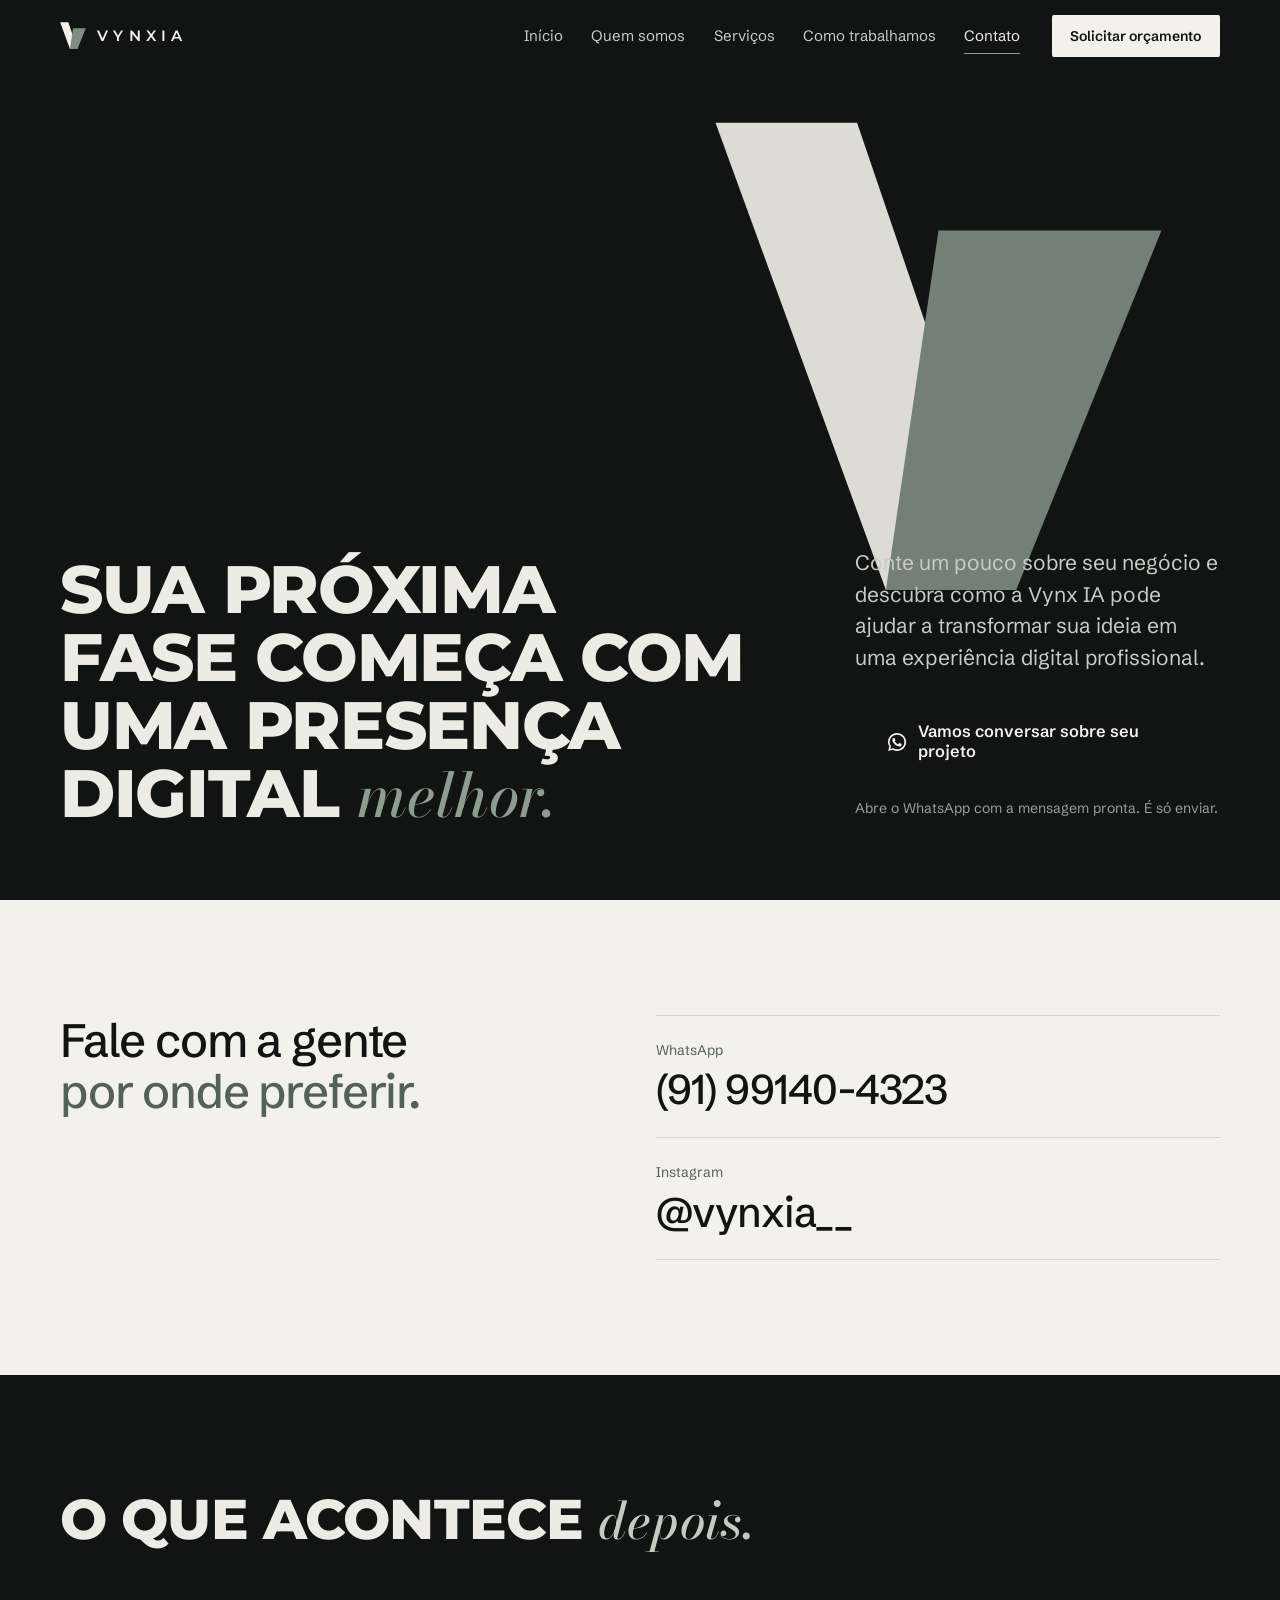
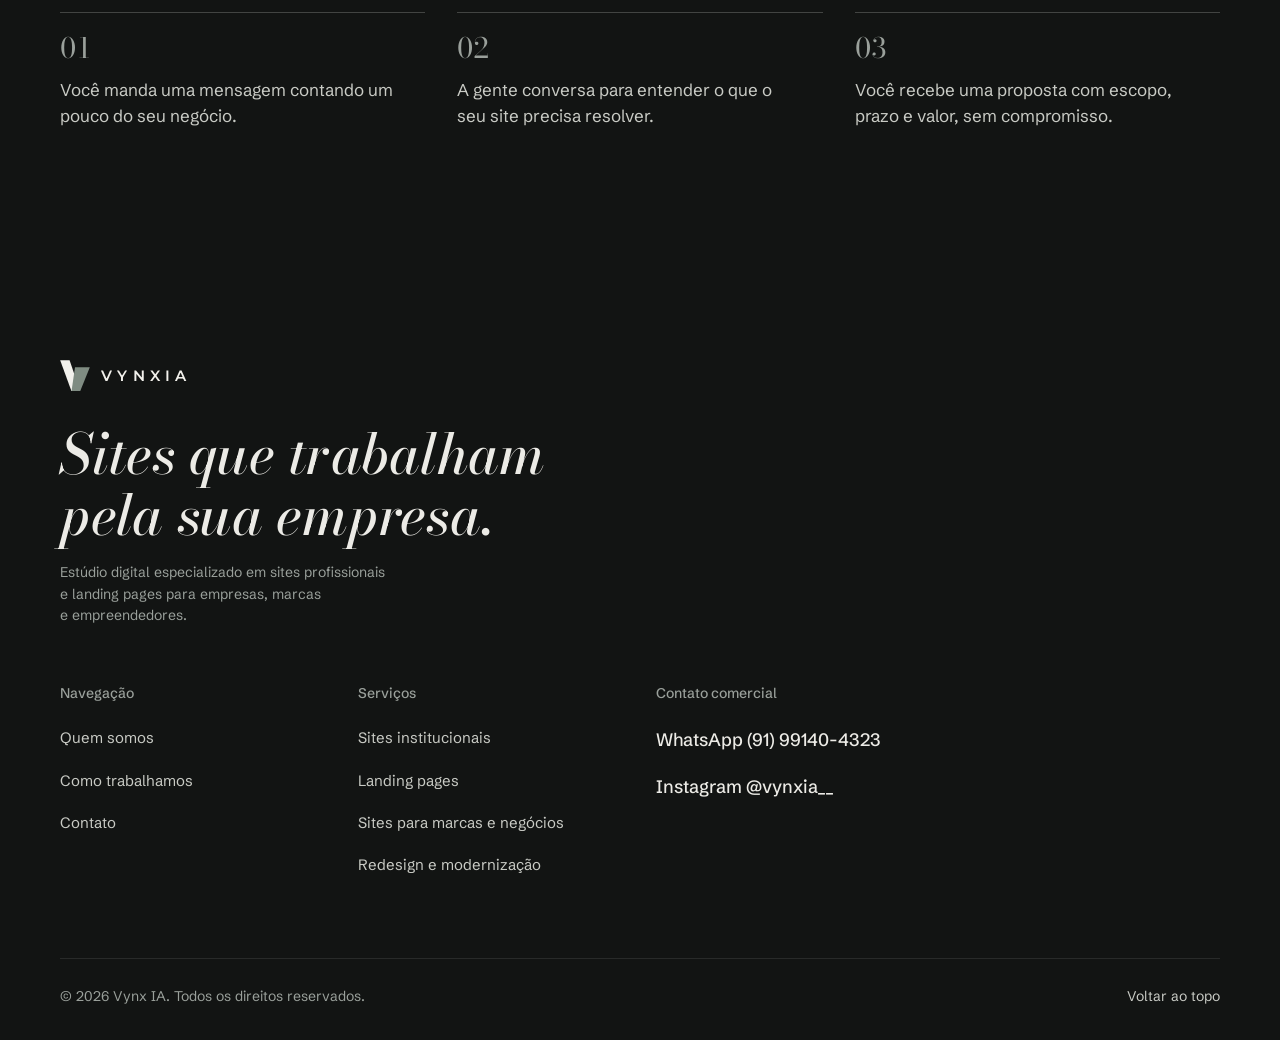
==== vynx-ia-site/contato.html @ dd161c43 "Split the Vynx IA site into five tabbed pages Adds Quem somos, Serviços, Como trabalhamos and Contat" ====
<!doctype html>
<html lang="pt-BR">
<head>
  <meta charset="utf-8">
  <meta name="viewport" content="width=device-width, initial-scale=1, viewport-fit=cover">
  <title>Contato | Vynx IA</title>
  <meta name="description" content="Fale com a Vynx IA pelo WhatsApp (91) 99140-4323 ou pelo Instagram @vynxia__ e peça seu orçamento sem compromisso.">
  <meta name="theme-color" content="#121413">
  <meta name="color-scheme" content="dark">
  <meta name="robots" content="index, follow">

  <!-- Open Graph: ao publicar, troque "og-image.png" pela URL absoluta (https://seudominio/assets/img/og-image.png) -->
  <meta property="og:type" content="website">
  <meta property="og:locale" content="pt_BR">
  <meta property="og:site_name" content="Vynx IA">
  <meta property="og:title" content="Contato | Vynx IA">
  <meta property="og:description" content="Fale com a Vynx IA pelo WhatsApp (91) 99140-4323 ou pelo Instagram @vynxia__ e peça seu orçamento sem compromisso.">
  <meta property="og:image" content="assets/img/og-image.png">
  <meta property="og:image:alt" content="Símbolo da Vynx IA com o slogan Sites que trabalham pela sua empresa.">
  <meta name="twitter:card" content="summary_large_image">

  <link rel="icon" href="assets/img/favicon.svg" type="image/svg+xml">
  <link rel="apple-touch-icon" href="assets/img/apple-touch-icon.png">

  <link rel="preconnect" href="https://fonts.googleapis.com">
  <link rel="preconnect" href="https://fonts.gstatic.com" crossorigin>
  <link rel="stylesheet" href="https://fonts.googleapis.com/css2?family=Bodoni+Moda:ital,opsz,wght@1,24,500&family=Montserrat:wght@800&family=Schibsted+Grotesk:wght@400..600&display=swap">
  <!-- Bodoni reto só para os numerais e Montserrat 600 só para a palavra VYNXIA -->
  <link rel="stylesheet" href="https://fonts.googleapis.com/css2?family=Bodoni+Moda:opsz,wght@6..96,400&family=Montserrat:wght@600&text=012345VYNXIA&display=swap">
  <link rel="stylesheet" href="assets/css/styles.css">

  <script>
    // Ativa as animações apenas quando o JavaScript está disponível
    // e o visitante não pediu movimento reduzido. Sem isso, todo o conteúdo fica visível.
    (function () {
      var d = document.documentElement;
      d.classList.add('js');
      if (!window.matchMedia('(prefers-reduced-motion: reduce)').matches) d.classList.add('motion');
      // Segurança: se as animações não iniciarem, revela o conteúdo.
      setTimeout(function () { if (!d.classList.contains('motion-ready')) d.classList.remove('motion'); }, 2500);
    })();
  </script>

  <script type="application/ld+json">
  {
    "@context": "https://schema.org",
    "@type": "ProfessionalService",
    "name": "Vynx IA",
    "slogan": "Sites que trabalham pela sua empresa.",
    "foundingDate": "2026",
    "description": "Criação de sites institucionais, landing pages, sites para marcas e negócios e redesign de sites.",
    "sameAs": ["https://www.instagram.com/vynxia__/"],
    "knowsAbout": ["Sites institucionais", "Landing pages", "Redesign de sites", "Web design responsivo"]
  }
  </script>
</head>
<body>
  <a class="skip-link" href="#conteudo">Pular para o conteúdo</a>

  <!-- ============ Cabeçalho (igual em todas as abas) ============ -->
  <header class="site-header" data-header>
    <div class="container header-inner">
      <a class="brand" href="index.html" aria-label="Vynx IA, página inicial">
        <svg class="brand-mark" viewBox="0 0 360 378" aria-hidden="true"><path fill="currentColor" d="M2 2h113l127 373H138z"/><path class="brand-mark-b" d="M180 88h178L242 375H138z"/></svg>
        <span class="brand-word">VYNXIA</span>
      </a>

      <nav class="main-nav" aria-label="Navegação principal">
        <ul>
          <li><a href="index.html">Início</a></li>
          <li><a href="quem-somos.html">Quem somos</a></li>
          <li><a href="servicos.html">Serviços</a></li>
          <li><a href="como-trabalhamos.html">Como trabalhamos</a></li>
          <li><a href="contato.html" aria-current="page">Contato</a></li>
        </ul>
      </nav>

      <a class="btn btn--small btn--light header-cta" href="https://wa.me/5591991404323?text=Oi!%20Vim%20pelo%20site%20da%20Vynx%20IA%20e%20quero%20um%20or%C3%A7amento%20de%20site%20ou%20landing%20page." target="_blank" rel="noopener" data-contact="orcamento">Solicitar orçamento</a>

      <button class="menu-toggle" type="button" aria-expanded="false" aria-controls="menu-mobile" data-menu-toggle>
        <span class="visually-hidden" data-menu-label>Abrir menu</span>
        <span class="menu-toggle-lines" aria-hidden="true"><span></span><span></span></span>
      </button>
    </div>
  </header>

  <!-- ============ Menu mobile ============ -->
  <div class="mobile-menu" id="menu-mobile" hidden data-menu>
    <nav aria-label="Menu principal">
      <ul class="mobile-menu-list">
        <li><a href="index.html">Início</a></li>
        <li><a href="quem-somos.html">Quem somos</a></li>
        <li><a href="servicos.html">Serviços</a></li>
        <li><a href="como-trabalhamos.html">Como trabalhamos</a></li>
        <li><a href="contato.html" aria-current="page">Contato</a></li>
      </ul>
    </nav>
    <div class="mobile-menu-foot">
      <a class="btn btn--light btn--block" href="https://wa.me/5591991404323?text=Oi!%20Vim%20pelo%20site%20da%20Vynx%20IA%20e%20quero%20um%20or%C3%A7amento%20de%20site%20ou%20landing%20page." target="_blank" rel="noopener" data-contact="orcamento">Solicitar um orçamento</a>
      <a class="mobile-menu-ig" href="https://www.instagram.com/vynxia__/" target="_blank" rel="noopener">Instagram @vynxia__</a>
    </div>
  </div>
  <main id="conteudo" tabindex="-1" data-page="contato">

    <!-- ============ Topo da aba ============ -->
    <section class="page-hero page-hero--contact" aria-labelledby="page-title">
      <div class="page-scene" aria-hidden="true" data-scene="contato"></div>
      <div class="container page-hero-inner">
        <h1 class="display page-title" id="page-title">Sua próxima fase começa com uma presença digital <span class="serif" data-tail>melhor.</span></h1>
        <div class="page-intro">
          <p class="lead">Conte um pouco sobre seu negócio e descubra como a Vynx&nbsp;IA pode ajudar a transformar sua ideia em uma experiência digital profissional.</p>
          <div class="cta-actions">
          <a class="btn btn--dark btn--large" href="https://wa.me/5591991404323?text=Oi!%20Vim%20pelo%20site%20da%20Vynx%20IA%20e%20quero%20conversar%20sobre%20um%20site%20para%20a%20minha%20empresa." target="_blank" rel="noopener" data-contact="projeto">
            <svg class="btn-icon" viewBox="0 0 24 24" aria-hidden="true"><path d="M12 2.2a9.8 9.8 0 0 0-8.4 14.8L2.3 21.7l4.8-1.3A9.8 9.8 0 1 0 12 2.2zm0 17.8a8 8 0 0 1-4.1-1.1l-.3-.2-2.9.8.8-2.8-.2-.3A8 8 0 1 1 12 20zm4.4-6c-.2-.1-1.4-.7-1.7-.8-.2-.1-.4-.1-.5.1l-.8 1c-.1.2-.3.2-.5.1a6.6 6.6 0 0 1-3.3-2.9c-.2-.4.2-.4.7-1.3.1-.2 0-.3 0-.4l-.8-1.8c-.2-.5-.4-.4-.5-.4h-.5a.9.9 0 0 0-.7.3 2.8 2.8 0 0 0-.9 2.1 4.9 4.9 0 0 0 1 2.6 11.2 11.2 0 0 0 4.3 3.8c1.6.7 2.2.7 3 .6a2.6 2.6 0 0 0 1.7-1.2 2.1 2.1 0 0 0 .2-1.2c-.1-.1-.2-.2-.5-.3z" fill="currentColor"/></svg>
            <span>Vamos conversar sobre seu projeto</span>
          </a>
          <p class="cta-note" data-contact-note>Abre o WhatsApp com a mensagem pronta. É&nbsp;só enviar.</p>
        </div>
        </div>
      </div>
    </section>

    <!-- ============ Canais (papel) ============ -->
    <section class="section on-paper channels" aria-labelledby="ch-title">
      <div class="container channels-grid">
        <h2 class="headline" id="ch-title">Fale com a gente <span class="tone">por onde preferir.</span></h2>
        <ul class="channel-list" role="list">
          <li data-whatsapp-only>
            <span class="channel-name">WhatsApp</span>
            <a class="channel-value" href="https://wa.me/5591991404323?text=Oi!%20Vim%20pelo%20site%20da%20Vynx%20IA%20e%20quero%20conversar%20sobre%20um%20site%20para%20a%20minha%20empresa." target="_blank" rel="noopener" data-contact="projeto"><span data-whatsapp-label>(91) 99140-4323</span></a>
          </li>
          <li>
            <span class="channel-name">Instagram</span>
            <a class="channel-value" href="https://www.instagram.com/vynxia__/" target="_blank" rel="noopener">@vynxia__</a>
          </li>
        </ul>
      </div>
    </section>

    <!-- ============ O que acontece depois ============ -->
    <section class="section after" aria-labelledby="after-title">
      <div class="container">
        <h2 class="display after-title" id="after-title">O que acontece <span class="serif" data-tail>depois.</span></h2>
        <ol class="after-list" role="list">
          <li><span class="step-num" aria-hidden="true">01</span><p>Você manda uma mensagem contando um pouco do seu negócio.</p></li>
          <li><span class="step-num" aria-hidden="true">02</span><p>A gente conversa para entender o que o seu site precisa resolver.</p></li>
          <li><span class="step-num" aria-hidden="true">03</span><p>Você recebe uma proposta com escopo, prazo e valor, sem compromisso.</p></li>
        </ol>
      </div>
    </section>
  </main>

  <!-- ============ Rodapé (igual em todas as abas) ============ -->
  <footer class="site-footer">
    <div class="container footer-grid">
      <div class="footer-brand">
        <a class="brand brand--footer" href="index.html" aria-label="Vynx IA, página inicial">
          <svg class="brand-mark" viewBox="0 0 360 378" aria-hidden="true"><path fill="currentColor" d="M2 2h113l127 373H138z"/><path class="brand-mark-b" d="M180 88h178L242 375H138z"/></svg>
          <span class="brand-word">VYNXIA</span>
        </a>
        <p class="footer-tagline serif">Sites que trabalham pela sua empresa.</p>
        <p class="footer-desc">Estúdio digital especializado em sites profissionais e landing pages para empresas, marcas e empreendedores.</p>
      </div>

      <nav class="footer-col" aria-labelledby="f-nav">
        <h2 class="footer-title" id="f-nav">Navegação</h2>
        <ul>
          <li><a href="quem-somos.html">Quem somos</a></li>
          <li data-projects-link hidden><a href="index.html#projetos">Projetos</a></li>
          <li><a href="como-trabalhamos.html">Como trabalhamos</a></li>
          <li><a href="contato.html">Contato</a></li>
        </ul>
      </nav>

      <nav class="footer-col" aria-labelledby="f-serv">
        <h2 class="footer-title" id="f-serv">Serviços</h2>
        <ul>
          <li><a href="servicos.html#servico-sites-institucionais">Sites institucionais</a></li>
          <li><a href="servicos.html#servico-landing-pages">Landing pages</a></li>
          <li><a href="servicos.html#servico-marcas-negocios">Sites para marcas e negócios</a></li>
          <li><a href="servicos.html#servico-redesign">Redesign e modernização</a></li>
        </ul>
      </nav>

      <div class="footer-col footer-contact">
        <h2 class="footer-title">Contato comercial</h2>
        <ul role="list">
          <li data-whatsapp-only><a href="https://wa.me/5591991404323?text=Oi!%20Vim%20pelo%20site%20da%20Vynx%20IA%20e%20quero%20conversar%20sobre%20um%20site%20para%20a%20minha%20empresa." data-contact="projeto" target="_blank" rel="noopener">WhatsApp <span data-whatsapp-label>(91) 99140-4323</span></a></li>
          <li><a href="https://www.instagram.com/vynxia__/" target="_blank" rel="noopener">Instagram @vynxia__</a></li>
        </ul>
      </div>
    </div>

    <div class="container footer-bottom">
      <p>© <span data-year>2026</span> Vynx&nbsp;IA. Todos os direitos reservados.</p>
      <a href="#conteudo" class="to-top">Voltar ao topo</a>
    </div>
  </footer>

  <script src="assets/js/config.js"></script>
  <script src="assets/js/projects.js"></script>
  <script src="assets/js/main.js" defer></script>
  <script src="assets/vendor/gsap.min.js" defer></script>
  <script src="assets/vendor/ScrollTrigger.min.js" defer></script>
</body>
</html>
---- vynx-ia-site/assets/css/styles.css ----
/* ==========================================================================
   Vynx IA — site oficial
   Base grafite com dois cortes em papel (Posicionamento e Chamada comercial),
   como os quadros claros do vídeo da marca. Sálvia é o único acento.
   Tipografia: Montserrat (voz firme) + Bodoni Moda (só finais de até 3 palavras
   e números) + Schibsted Grotesk (leitura).

   Regras de espaçamento entre letras:
   - texto corrido e botões: 0
   - caixa alta até 1.5rem: +.01em · títulos em caixa alta: -.015em · herói: -.02em
   - títulos em caixa baixa: -.025em · Bodoni: -.005em
   - nada acima de .05em, exceto a palavra VYNXIA (.34em)

   Regras de movimento:
   - hover e toque .12–.2s · mudança de estado .3s · entradas até .6s
   - nada em loop, nada preso ao cursor ou à posição da rolagem
   ========================================================================== */

:root {
  --bg: #121413;
  --line: rgba(236, 235, 230, 0.1);
  --line-strong: rgba(236, 235, 230, 0.22);
  --text: #ecebe6;
  --text-soft: #c9cbc5;
  --muted: #9aa09b;
  --paper: #f2f1ec;
  --sage: #8f9c92;
  --sage-deep: #7f8c82;
  --sage-ink: #4f5c53; /* sálvia legível sobre papel (6.2:1) */

  --f-display: "Montserrat", "Helvetica Neue", Arial, sans-serif;
  --f-serif: "Bodoni Moda", "Didot", "Times New Roman", serif;
  --f-body: "Schibsted Grotesk", system-ui, -apple-system, "Segoe UI", Roboto, sans-serif;

  --fs-small: 0.875rem;
  --fs-body: 1.0625rem;
  --fs-lead: clamp(1.125rem, 1rem + 0.5vw, 1.3125rem);
  --fs-h3: clamp(1.125rem, 0.98rem + 0.6vw, 1.375rem);
  --fs-h2: clamp(2rem, 1.2rem + 3.4vw, 3.5rem);
  --fs-h2-text: clamp(2rem, 1.1rem + 3.4vw, 3.6rem);
  --fs-statement: clamp(2rem, 1rem + 3.4vw, 3.5rem);
  --fs-cta: clamp(2.4rem, 0.8rem + 4.4vw, 4.5rem);

  --space-s: clamp(3.5rem, 6vw, 5rem);
  --space-m: clamp(4rem, 9vw, 8rem);
  --space-l: clamp(5rem, 12vw, 11rem);

  --container: 1240px;
  --gutter: clamp(1rem, 4vw, 2.5rem);
  --header-h: 72px;
  --radius: 2px;

  --ease-out: cubic-bezier(0.2, 0.7, 0.2, 1);
  --t-press: 0.12s;
  --t-hover: 0.18s;
  --t-state: 0.3s;
  --t-enter: 0.6s;
}
@media (min-width: 1600px) {
  :root { --container: 1320px; }
}

/* ---------- Base ---------- */
*,
*::before,
*::after { box-sizing: border-box; }

html {
  -webkit-text-size-adjust: 100%;
  text-size-adjust: 100%;
  scroll-padding-top: calc(var(--header-h) + 8px);
}
@media (prefers-reduced-motion: no-preference) {
  html { scroll-behavior: smooth; }
}

body {
  margin: 0;
  background: var(--bg);
  color: var(--text);
  font-family: var(--f-body);
  font-size: var(--fs-body);
  line-height: 1.55;
  -webkit-font-smoothing: antialiased;
  -moz-osx-font-smoothing: grayscale;
  overflow-x: hidden;
}
body.menu-open { overflow: hidden; }

img, svg { display: block; max-width: 100%; }
a { color: inherit; text-decoration: none; }
h1, h2, h3, p, ol, ul { margin: 0; }
ol, ul { padding: 0; list-style: none; }
p { text-wrap: pretty; }
strong { color: var(--text); font-weight: 600; }

::selection { background: var(--sage); color: var(--bg); }

:focus-visible {
  outline: 2px solid var(--sage);
  outline-offset: 3px;
  border-radius: 2px;
}
main:focus { outline: none; }

.visually-hidden {
  position: absolute !important;
  width: 1px; height: 1px;
  padding: 0; margin: -1px;
  overflow: hidden; clip: rect(0 0 0 0);
  white-space: nowrap; border: 0;
}

.skip-link {
  position: fixed;
  top: calc(12px + env(safe-area-inset-top));
  left: max(12px, env(safe-area-inset-left));
  z-index: 200;
  padding: 0.7rem 1rem;
  background: var(--paper);
  color: var(--bg);
  font-weight: 600;
  border-radius: var(--radius);
  transform: translateY(-200%);
}
.skip-link:focus { transform: none; }

.container {
  width: 100%;
  max-width: var(--container);
  margin-inline: auto;
  padding-left: max(var(--gutter), env(safe-area-inset-left));
  padding-right: max(var(--gutter), env(safe-area-inset-right));
}

.section { padding-block: var(--space-m); }

/* Seções em papel: os componentes herdam as cores pelos tokens */
.on-paper {
  background: var(--paper);
  color: #121413;
  --text: #121413;
  --text-soft: #3a3f3b;
  --muted: #56605a;
  --line: rgba(18, 20, 19, 0.14);
  --line-strong: rgba(18, 20, 19, 0.28);
}
.on-paper ::selection { background: #121413; color: var(--paper); }
.on-paper :focus-visible { outline-color: #121413; }

/* ---------- Títulos ----------
   Cada título tem um tratamento pelo papel que cumpre na página.
   Bodoni só em finais de até 3 palavras: herói, Serviços, Processo, CTA e o slogan do rodapé. */
.display {
  font-family: var(--f-display);
  font-weight: 800;
  text-transform: uppercase;
  font-size: var(--fs-h2);
  line-height: 1.02;
  letter-spacing: -0.015em;
  text-wrap: balance;
}
.serif {
  font-family: var(--f-serif);
  font-style: italic;
  font-weight: 500;
  font-variation-settings: "opsz" 24;
  text-transform: none;
  letter-spacing: -0.005em;
}
.display .serif { font-size: 0.92em; color: var(--text-soft); }
.display .serif[data-tail] { display: inline-block; }
.tone { color: var(--muted); }
.display .tone { display: block; }
.dot { color: var(--sage); }

.headline {
  font-family: var(--f-body);
  font-weight: 500;
  font-size: var(--fs-h2-text);
  line-height: 1.08;
  letter-spacing: -0.025em;
  max-width: 21ch;
  text-wrap: balance;
}

.section-head { max-width: 860px; margin-bottom: clamp(2.5rem, 5vw, 4rem); }
.section-intro { margin-top: 1.25rem; max-width: 48ch; color: var(--text-soft); }

/* ---------- Botões ---------- */
.btn {
  --btn-bg: transparent;
  --btn-fg: var(--text);
  display: inline-flex;
  align-items: center;
  justify-content: center;
  gap: 0.65rem;
  min-height: 52px;
  padding: 0.85rem 1.5rem;
  border: 1px solid transparent;
  border-radius: var(--radius);
  background: var(--btn-bg);
  color: var(--btn-fg);
  font-family: var(--f-body);
  font-size: 0.95rem;
  font-weight: 600;
  line-height: 1.2;
  cursor: pointer;
  transition:
    background-color var(--t-hover) ease-out,
    border-color var(--t-hover) ease-out,
    color var(--t-hover) ease-out,
    transform var(--t-press) ease-out;
  -webkit-tap-highlight-color: transparent;
}
.btn:active { transform: translateY(1px); }

.btn--light { --btn-bg: var(--paper); --btn-fg: #121413; }
.btn--ghost { border-color: var(--line-strong); }
.btn--dark { --btn-bg: #121413; --btn-fg: var(--paper); }
@media (hover: hover) {
  .btn--light:hover { --btn-bg: #dcdfd8; }
  .btn--ghost:hover { --btn-bg: rgba(236, 235, 230, 0.06); border-color: rgba(236, 235, 230, 0.45); }
  .btn--dark:hover { --btn-bg: #2a2e2b; }
}

.btn--small { min-height: 42px; padding: 0.55rem 1.1rem; font-size: 0.875rem; }
.btn--large { min-height: 60px; padding: 1rem 1.9rem; font-size: 1.02rem; }
.btn--block { width: 100%; }
.btn-icon { width: 22px; height: 22px; flex: none; }
@media (max-width: 479px) {
  .btn--large { padding-inline: 1.1rem; gap: 0.55rem; font-size: 1rem; white-space: nowrap; }
  .btn--large .btn-icon { width: 20px; height: 20px; }
}
@media (max-width: 359px) {
  .btn--large { white-space: normal; justify-content: flex-start; text-align: left; padding-inline: 1rem; }
}

/* ---------- Cabeçalho ---------- */
.site-header {
  position: fixed;
  inset: 0 0 auto;
  z-index: 100;
  padding-top: env(safe-area-inset-top);
  border-bottom: 1px solid transparent;
  transition: background-color var(--t-state) var(--ease-out), border-color var(--t-state) var(--ease-out);
}
html:not(.js) .site-header { position: absolute; }
.site-header.is-scrolled,
body.menu-open .site-header {
  background: var(--bg);
  border-bottom-color: rgba(236, 235, 230, 0.1);
}
.header-inner {
  height: var(--header-h);
  display: flex;
  align-items: center;
  gap: 2rem;
}

.brand {
  display: inline-flex;
  align-items: center;
  gap: 0.7rem;
  margin-right: auto;
  color: var(--paper);
}
.site-header .brand { padding-block: 8px; }
.brand-mark { width: 26px; height: auto; }
.brand-mark-b { fill: var(--sage-deep); }
.brand-word {
  font-family: var(--f-display);
  font-weight: 600;
  font-size: 0.95rem;
  letter-spacing: 0.34em;
  margin-right: -0.34em;
}

.main-nav { display: none; }
.main-nav ul { display: flex; gap: clamp(1.25rem, 2.2vw, 2.25rem); }
.main-nav a {
  position: relative;
  display: inline-block;
  padding-block: 0.4rem;
  font-size: 0.9375rem;
  color: var(--text-soft);
  transition: color var(--t-hover) ease-out;
}
.main-nav a::after {
  content: "";
  position: absolute;
  left: 0; right: 0; bottom: 0;
  height: 1px;
  background: currentColor;
  transform: scaleX(0);
}
.main-nav a:hover,
.main-nav a[aria-current="page"] { color: var(--text); }
.main-nav a[aria-current="page"]::after { transform: none; background: var(--sage); }

.header-cta { display: none; }

.menu-toggle {
  display: inline-grid;
  place-items: center;
  width: 46px; height: 46px;
  margin-right: -8px;
  border: 0;
  background: transparent;
  color: var(--text);
  cursor: pointer;
  -webkit-tap-highlight-color: transparent;
}
.menu-toggle-lines { position: relative; width: 24px; height: 10px; }
.menu-toggle-lines span {
  position: absolute;
  left: 0; right: 0;
  height: 0;
  border-top: 1.5px solid currentColor;
  transition: transform var(--t-state) var(--ease-out), top var(--t-state) var(--ease-out);
}
.menu-toggle-lines span:first-child { top: 0; }
.menu-toggle-lines span:last-child { top: 8.5px; }
.menu-toggle[aria-expanded="true"] .menu-toggle-lines span:first-child { top: 4.25px; transform: rotate(45deg); }
.menu-toggle[aria-expanded="true"] .menu-toggle-lines span:last-child { top: 4.25px; transform: rotate(-45deg); }

html:not(.js) .menu-toggle { display: none; }

@media (min-width: 960px) {
  .main-nav { display: block; }
  .header-cta { display: inline-flex; }
  .menu-toggle { display: none; }
}

/* ---------- Menu mobile ---------- */
.mobile-menu {
  position: fixed;
  inset: 0;
  z-index: 90;
  display: flex;
  flex-direction: column;
  justify-content: space-between;
  padding:
    calc(var(--header-h) + env(safe-area-inset-top) + 2rem)
    max(var(--gutter), env(safe-area-inset-right))
    calc(2rem + env(safe-area-inset-bottom))
    max(var(--gutter), env(safe-area-inset-left));
  background: var(--bg);
  overflow-y: auto;
  opacity: 0;
  visibility: hidden;
  transition: opacity 0.25s var(--ease-out), visibility 0s linear 0.25s;
}
.mobile-menu[hidden] { display: none; }
.mobile-menu.is-open { opacity: 1; visibility: visible; transition: opacity 0.25s var(--ease-out); }

.mobile-menu-list li { border-bottom: 1px solid var(--line); }
.mobile-menu-list a {
  display: flex;
  align-items: center;
  justify-content: space-between;
  padding: 1.05rem 0;
  font-family: var(--f-display);
  font-weight: 800;
  text-transform: uppercase;
  font-size: clamp(1.6rem, 7vw, 2rem);
  letter-spacing: 0.01em;
  line-height: 1.1;
}
.mobile-menu-list a[aria-current="page"] { color: var(--sage); }
.mobile-menu-list a[aria-current="page"]::after {
  content: "";
  width: 8px; height: 8px;
  border-radius: 50%;
  background: currentColor;
}
.mobile-menu-foot { display: grid; gap: 1.25rem; margin-top: 2.5rem; }
.mobile-menu-ig { text-align: center; color: var(--muted); font-size: 0.9375rem; padding: 0.4rem; }
@media (max-height: 500px) and (orientation: landscape) {
  .mobile-menu {
    display: grid;
    grid-template-columns: minmax(0, 1fr) minmax(200px, 38%);
    column-gap: 2.5rem;
    align-content: start;
    padding-top: calc(var(--header-h) + env(safe-area-inset-top) + 0.5rem);
  }
  .mobile-menu-list a { padding: 0.5rem 0; font-size: 1.3rem; }
  .mobile-menu-foot { margin-top: 0; align-self: start; }
}

/* ---------- 01 · Hero ---------- */
.hero {
  position: relative;
  display: flex;
  align-items: stretch;
  min-height: 100vh;
  min-height: 100svh;
  padding: calc(var(--header-h) + env(safe-area-inset-top) + 2rem) 0 calc(2rem + env(safe-area-inset-bottom));
  overflow: hidden;
}
.hero-inner { position: relative; z-index: 1; display: flex; }
.hero-copy { display: flex; flex-direction: column; flex: 1; }

.hero-title {
  font-family: var(--f-display);
  font-weight: 800;
  text-transform: uppercase;
  font-size: clamp(2.3rem, 10.4vw, 4.6rem);
  line-height: 1;
  letter-spacing: -0.02em;
}
.hero-title .line { display: block; }
.hero-title .serif { font-size: 0.95em; color: var(--sage); padding-right: 0.08em; }

/* No celular, o texto de apoio e os botões ficam na parte de baixo, ao alcance do polegar */
.hero-sub {
  margin-top: auto;
  padding-top: 2rem;
  max-width: 46ch;
  color: var(--text-soft);
  font-size: clamp(1rem, 1.4vw, 1.12rem);
}
.hero-actions { display: flex; flex-wrap: wrap; gap: 0.85rem; margin-top: 2rem; }
@media (max-width: 479px) {
  .hero-actions .btn { flex: 1 1 100%; }
}

.hero-mark { display: none; }

@media (min-width: 720px) and (max-width: 959px) {
  .hero-copy { justify-content: center; }
  .hero-sub { margin-top: 2.5rem; padding-top: 0; }
}

@media (min-width: 960px) {
  /* A faixa de papel que aparece embaixo indica que a página continua */
  .hero { min-height: calc(100svh - 4rem); }
  .hero-copy { justify-content: center; }
  .hero-title { font-size: clamp(3rem, min(5.4vw, 9.2vh), 5.75rem); }
  .hero-sub { margin-top: 2rem; padding-top: 0; }
  .hero-mark {
    display: block;
    position: absolute;
    z-index: 0;
    right: -8vw;
    bottom: -10vh;
    height: min(84vh, 54vw, 900px);
    width: auto;
    max-width: none;
  }
  .hm-a { fill: var(--paper); }
  .hm-b { fill: var(--sage-deep); }
}
@media (min-width: 960px) and (max-height: 760px) {
  .hero { padding-top: calc(var(--header-h) + 1rem); }
  .hero-sub { margin-top: 1.25rem; }
  .hero-actions { margin-top: 1.5rem; }
}

/* V em 3D: aparece por cima do SVG quando o primeiro quadro fica pronto */
.hero-3d {
  position: absolute;
  inset: 0;
  z-index: 0;
  pointer-events: none;
  opacity: 0;
  transition: opacity 0.9s var(--ease-out);
}
.hero-3d canvas { display: block; width: 100%; height: 100%; }
.hero-3d.is-ready { opacity: 0.38; } /* no celular fica atrás do título: esmaecido para manter a leitura */
.hero-3d.is-lost { display: none; }
@media (min-width: 960px) {
  .hero-3d.is-ready { opacity: 1; }
  .hero.has-3d .hero-mark { opacity: 0; transition: opacity 0.6s var(--ease-out); }
}

/* Entrada do herói sem 3D: o V se monta e "à altura." pousa. Só CSS, não espera o JavaScript. */
@media (prefers-reduced-motion: no-preference) {
  .hero-title .serif { animation: vx-land var(--t-enter) var(--ease-out) 0.25s both; }
  .hero-mark .hm-a { animation: vx-fade 0.5s ease-out 0.1s both; }
  .hero-mark .hm-b { animation: vx-slide 0.7s var(--ease-out) 0.3s both; }
}
@keyframes vx-land { from { opacity: 0; transform: translateY(0.12em); } }
@keyframes vx-fade { from { opacity: 0; } }
@keyframes vx-slide { from { opacity: 0; transform: translate(11px, -40px); } }

/* ---------- 02 · Posicionamento ---------- */
.pos-grid { display: grid; gap: 2.5rem; }
.pos-text { display: grid; gap: 1.25rem; max-width: 48ch; color: var(--text-soft); }
.lead { font-size: var(--fs-lead); line-height: 1.5; }
@media (min-width: 960px) {
  .pos-grid { grid-template-columns: repeat(12, minmax(0, 1fr)); gap: 3.5rem 2rem; }
  .pos-title { grid-column: 1 / -1; }
  .pos-text { grid-column: 7 / 13; }
}

/* ---------- 03 · Serviços ---------- */
.serv-grid { display: grid; gap: 2.5rem; }
.services .section-head { margin-bottom: 0; }
@media (min-width: 960px) {
  .serv-grid { grid-template-columns: repeat(12, minmax(0, 1fr)); column-gap: 2rem; align-items: start; }
  .services .section-head { grid-column: 1 / span 4; position: sticky; top: calc(var(--header-h) + 3rem); }
  .service-list { grid-column: 6 / -1; }
}

.service-list { border-top: 1px solid var(--line); }
.service {
  display: grid;
  grid-template-columns: 2.75rem 1fr auto;
  gap: 0 1rem;
  align-items: start;
  padding: 1.75rem 0;
  border-bottom: 1px solid var(--line);
}
.service-num { grid-column: 1; grid-row: 1; padding-top: 0.1rem; }
.service-body { grid-column: 2; grid-row: 1; }
.service-icon {
  grid-column: 3;
  grid-row: 1;
  width: 32px; height: 32px;
  fill: none;
  stroke: var(--muted);
  stroke-width: 1.5;
  stroke-linecap: round;
  stroke-linejoin: round;
  transition: stroke var(--t-hover) ease-out;
}
.service h3 {
  margin-bottom: 0.6rem;
  font-family: var(--f-display);
  font-weight: 800;
  text-transform: uppercase;
  font-size: var(--fs-h3);
  line-height: 1.15;
  letter-spacing: 0.01em;
}
.service-body p { max-width: 58ch; color: var(--text-soft); }
.service-body .service-fit { margin-top: 0.5rem; font-size: 0.9375rem; color: var(--muted); }
@media (max-width: 959px) {
  .service { grid-template-columns: 2.75rem 1fr; grid-template-rows: auto 1fr; }
  .service-body { grid-row: 1 / span 2; }
  .service-icon { grid-column: 1; grid-row: 2; width: 28px; height: 28px; margin-top: 0.9rem; }
}
@media (min-width: 960px) {
  .service { grid-template-columns: 3.5rem 1fr 2.5rem; gap: 0 1.5rem; padding: 2rem 0; }
}

/* Numerais (Serviços e Processo): Bodoni reto, como o "01 DIAGNÓSTICO" do vídeo */
.service-num,
.step-num {
  font-family: var(--f-serif);
  font-style: normal;
  font-weight: 400;
  font-variation-settings: "opsz" 24;
  font-variant-numeric: lining-nums tabular-nums;
  font-size: 1.5rem;
  line-height: 1;
  color: var(--muted);
  transition: color var(--t-state) var(--ease-out);
}

/* Interação ao passar o cursor: as outras linhas recuam */
@media (hover: hover) and (pointer: fine) {
  .service h3 { transition: opacity 0.25s var(--ease-out); }
  .service-num { transition: color var(--t-state) var(--ease-out), opacity 0.25s var(--ease-out); }
  .service-icon { transition: stroke var(--t-hover) ease-out, opacity 0.25s var(--ease-out); }
  .service-list:hover .service:not(:hover) :is(.service-num, .service-icon, h3) { opacity: 0.45; }
  .service:hover .service-num { color: var(--paper); }
  .service:hover .service-icon { stroke: var(--paper); }
}

/* ---------- 04 · Projetos ---------- */
.proj-head { max-width: none; }

.project-list { display: grid; gap: clamp(3.5rem, 7vw, 6rem); }
@media (min-width: 960px) {
  .project-list { grid-template-columns: repeat(2, minmax(0, 1fr)); column-gap: 2.5rem; }
  .project--feature { grid-column: 1 / -1; }
}

/* Placa lisa na cor da marca do cliente; o aparelho sobe da borda inferior */
.project-media {
  position: relative;
  display: flex;
  justify-content: center;
  align-items: flex-start;
  aspect-ratio: 5 / 4;
  max-width: 100%;
  padding-top: 2rem;
  overflow: hidden;
  background: var(--plate, #1c201e);
}
.browser { display: none; }

@media (min-width: 720px) {
  .project--phone .project-media { aspect-ratio: 1 / 1; padding-top: clamp(2rem, 6vw, 3.5rem); }
  .project--phone .phone { width: min(48%, 280px); }
  .project--feature .project-media { aspect-ratio: 16 / 9; align-items: flex-end; padding: 0 clamp(2rem, 6vw, 5rem); }
  .project--feature .phone { display: none; }
  .project--feature .browser {
    display: block;
    width: 100%;
    max-width: 1000px;
    margin-bottom: -4%;
    overflow: hidden;
    background: #fff;
    border: 1px solid rgba(0, 0, 0, 0.14);
    border-radius: 6px 6px 0 0;
    box-shadow: 0 30px 60px -30px rgba(0, 0, 0, 0.35);
  }
}

.browser-bar {
  display: flex;
  align-items: center;
  justify-content: center;
  height: 28px;
  background: #f4f3ef;
  border-bottom: 1px solid rgba(0, 0, 0, 0.08);
  font-size: 11px;
  color: #6b6e69;
}
.browser-view { aspect-ratio: 16 / 10; overflow: hidden; }

.phone {
  position: relative;
  width: min(54%, 260px);
  margin-inline: auto;
  padding: clamp(6px, 1.6vw, 10px);
  border-radius: 13% / 6.2%;
  background: #0b0c0c;
  box-shadow: inset 0 0 0 1px rgba(255, 255, 255, 0.14), 0 30px 50px -20px rgba(0, 0, 0, 0.55);
}
.phone::before {
  /* ilha dinâmica */
  content: "";
  position: absolute;
  z-index: 2;
  top: 3.4%; left: 50%;
  width: 30%; height: 2.6%;
  transform: translateX(-50%);
  border-radius: 99px;
  background: #0b0c0c;
}
.phone-display { aspect-ratio: 9 / 19.5; overflow: hidden; border-radius: 11% / 5.2%; background: #fff; }
.browser-view img,
.phone-display img { width: 100%; height: 100%; object-fit: cover; object-position: top; }

.project-info { display: grid; gap: 0.5rem; margin-top: 1.25rem; }
.project-meta { font-size: var(--fs-small); color: var(--muted); }
.project-title {
  font-family: var(--f-display);
  font-weight: 800;
  text-transform: uppercase;
  font-size: clamp(1.5rem, 1.1rem + 1.4vw, 2rem);
  line-height: 1.05;
  letter-spacing: -0.005em;
}
.project-summary { max-width: 52ch; color: var(--text-soft); }
.project-link { justify-self: start; margin-top: 0.75rem; }
@media (min-width: 960px) {
  .project--feature .project-info { grid-template-columns: repeat(12, minmax(0, 1fr)); column-gap: 2rem; align-items: baseline; }
  .project--feature .project-meta { grid-column: 1 / span 3; }
  .project--feature .project-title { grid-column: 4 / span 4; }
  .project--feature .project-summary { grid-column: 8 / -1; }
}

/* ---------- 05 · Diferenciais ---------- */
.dif-main { display: grid; gap: 3.5rem; margin-bottom: var(--space-s); }
/* O h3 vem primeiro no HTML (ordem de leitura); na tela, a frase grande aparece antes */
.dif-item { display: flex; flex-direction: column; }
.dif-big {
  order: -1;
  max-width: 16ch;
  font-family: var(--f-display);
  font-weight: 800;
  text-transform: uppercase;
  font-size: var(--fs-statement);
  line-height: 0.98;
  letter-spacing: -0.02em;
}
.dif-item h3 { margin-top: 1.1rem; font-weight: 600; font-size: var(--fs-body); line-height: 1.3; color: var(--text); }
.dif-text { max-width: 44ch; margin-top: 0.3rem; color: var(--text-soft); }

.dif-more { display: grid; gap: 2rem 3rem; }
.dif-more h3 { margin-bottom: 0.4rem; font-weight: 600; font-size: var(--fs-body); line-height: 1.3; }
.dif-more p { max-width: 40ch; color: var(--muted); }
@media (min-width: 720px) {
  .dif-more { grid-template-columns: repeat(2, minmax(0, 1fr)); }
}
@media (min-width: 960px) {
  .dif-main,
  .dif-more { grid-template-columns: repeat(12, minmax(0, 1fr)); column-gap: 2rem; }
  .dif-item { grid-column: 1 / span 9; }
  .dif-item:nth-child(2) { grid-column: 4 / span 9; }
  .dif-more li:nth-child(odd) { grid-column: 5 / span 4; }
  .dif-more li:nth-child(even) { grid-column: 9 / span 4; }
}

/* ---------- 06 · Processo ---------- */
.process-head { margin-bottom: clamp(2.5rem, 5vw, 4rem); }
.steps-wrap { position: relative; }
.steps-rail { display: none; }
.steps { display: grid; gap: 1.75rem; }
.step { display: grid; grid-template-columns: 2.75rem 1fr; gap: 0 1rem; align-content: start; }
.step-num { padding-top: 0.1rem; }
.step.is-active .step-num { color: var(--paper); }
.step h3 {
  font-family: var(--f-display);
  font-weight: 800;
  text-transform: uppercase;
  font-size: var(--fs-h3);
  line-height: 1.15;
  letter-spacing: 0.01em;
}
.step p { max-width: 36ch; margin-top: 0.4rem; color: var(--text-soft); }
@media (min-width: 960px) {
  .steps-rail {
    display: block;
    position: absolute;
    top: 0; left: 0; right: 0;
    height: 1px;
    background: var(--line-strong);
  }
  .steps-rail span { position: absolute; inset: 0; background: var(--sage); transform-origin: left center; }
  .steps { grid-template-columns: repeat(4, minmax(min-content, 1fr)); gap: 2rem; padding-top: 1.75rem; }
  .step { grid-template-columns: none; gap: 0.9rem; }
  .step-num { font-size: 1.75rem; }
}

/* ---------- 07 · Chamada comercial ---------- */
.cta { padding-block: var(--space-l); }
/* V em 3D que se remonta na chamada final (só no computador, na coluna livre à esquerda) */
.cta-3d { display: none; }
@media (min-width: 960px) {
  .cta-body { display: grid; grid-template-columns: repeat(2, minmax(0, 1fr)); column-gap: 2rem; align-items: start; }
  .cta-3d {
    display: block;
    align-self: stretch;
    min-height: 340px;
    margin-top: 1.5rem;
    pointer-events: none;
    opacity: 0;
    transition: opacity 0.9s var(--ease-out);
  }
  .cta-3d.is-ready { opacity: 1; }
  .cta-3d.is-lost { opacity: 0; }
  .cta-3d canvas { display: block; width: 100%; height: 100%; }
  .cta-copy { grid-column: 2; }
}
.cta-title { font-size: var(--fs-cta); line-height: 1.04; }
.cta-title .serif { font-size: 0.95em; color: var(--sage-ink); }
.cta-text { max-width: 46ch; margin-top: 2rem; color: var(--text-soft); font-size: clamp(1.02rem, 1.5vw, 1.18rem); }
.cta-actions { display: flex; flex-wrap: wrap; align-items: center; gap: 1.25rem 2rem; margin-top: 2.5rem; }
.cta-note { font-size: var(--fs-small); color: var(--muted); }

@media (max-width: 479px) {
  .cta-actions .btn { width: 100%; }
}

/* ---------- 08 · Rodapé ---------- */
.site-footer { padding: var(--space-m) 0 calc(2rem + env(safe-area-inset-bottom)); }
.footer-grid { display: grid; grid-template-columns: 1fr 1fr; gap: 2.5rem 1.5rem; }
.footer-brand,
.footer-contact { grid-column: 1 / -1; }
.brand--footer .brand-mark { width: 30px; }
.footer-tagline {
  max-width: 18ch;
  margin-top: 1.5rem;
  font-size: clamp(1.8rem, 1rem + 3.4vw, 3.5rem);
  line-height: 1.1;
  color: var(--text);
  text-wrap: balance;
}
.footer-desc { max-width: 40ch; margin-top: 1rem; font-size: var(--fs-small); color: var(--muted); }
.footer-title { margin-bottom: 0.75rem; font-family: var(--f-body); font-size: var(--fs-small); font-weight: 500; color: var(--muted); }
.footer-col ul { display: grid; gap: 0; }
.footer-col a {
  display: inline-block;
  padding: 0.6rem 0;
  font-size: 0.9375rem;
  color: var(--text-soft);
  transition: color var(--t-hover) ease-out;
}
.footer-col a:hover { color: var(--paper); }
.footer-contact a { font-size: 1.125rem; font-weight: 500; color: var(--text); }
@media (min-width: 960px) {
  .footer-grid { grid-template-columns: repeat(12, minmax(0, 1fr)); gap: 3.5rem 2rem; }
  .footer-brand { grid-column: 1 / span 8; }
  .footer-col { grid-column: span 3; }
  .footer-col:nth-of-type(1) { grid-column: 1 / span 3; }
  .footer-contact { grid-column: span 4; }
}

.footer-bottom {
  position: relative;
  display: flex;
  flex-wrap: wrap;
  justify-content: space-between;
  gap: 1rem;
  margin-top: clamp(3rem, 6vw, 4.5rem);
  padding-top: 1.75rem;
  font-size: var(--fs-small);
  color: var(--muted);
}
.footer-bottom::before {
  content: "";
  position: absolute;
  top: 0;
  left: max(var(--gutter), env(safe-area-inset-left));
  right: max(var(--gutter), env(safe-area-inset-right));
  height: 1px;
  background: var(--line);
}
.to-top { display: inline-block; padding-block: 0.75rem; margin-block: -0.75rem; color: var(--text-soft); transition: color var(--t-hover) ease-out; }
.to-top:hover { color: var(--paper); }

/* ==========================================================================
   Abas (Quem somos, Serviços, Como trabalhamos, Contato)
   ========================================================================== */

/* Link de texto com seta: leva para a aba que aprofunda o assunto */
.text-link {
  display: inline-flex;
  align-items: center;
  gap: 0.6rem;
  justify-self: start;
  align-self: flex-start;
  margin-top: 0.5rem;
  padding-block: 0.5rem;
  font-weight: 600;
  color: var(--text);
  border-bottom: 1px solid var(--line-strong);
  transition: border-color var(--t-hover) ease-out, gap var(--t-hover) ease-out;
}
.text-link::after {
  content: "";
  width: 14px; height: 10px;
  background: currentColor;
  -webkit-mask: url("data:image/svg+xml,%3Csvg xmlns='http://www.w3.org/2000/svg' viewBox='0 0 14 10'%3E%3Cpath d='M0 4.25h11.2L8 1.06 9.06 0l5 5-5 5L8 8.94l3.2-3.19H0z'/%3E%3C/svg%3E") center / contain no-repeat;
  mask: url("data:image/svg+xml,%3Csvg xmlns='http://www.w3.org/2000/svg' viewBox='0 0 14 10'%3E%3Cpath d='M0 4.25h11.2L8 1.06 9.06 0l5 5-5 5L8 8.94l3.2-3.19H0z'/%3E%3C/svg%3E") center / contain no-repeat;
}
@media (hover: hover) {
  .text-link:hover { gap: 0.9rem; border-color: currentColor; }
}
.section-head .text-link { margin-top: 1.5rem; }

/* ---------- Topo de cada aba ----------
   O título fica embaixo (ao alcance do polegar no celular) e a cena 3D ocupa o alto da tela.
   Sem 3D, o símbolo da marca em SVG ocupa o mesmo lugar. */
.page-hero {
  position: relative;
  display: flex;
  align-items: flex-end;
  min-height: 92vh;
  min-height: 92svh;
  padding: calc(var(--header-h) + env(safe-area-inset-top) + 2rem) 0 clamp(2.5rem, 7vw, 4.5rem);
  overflow: hidden;
  isolation: isolate;
}
.page-hero-inner { position: relative; z-index: 1; }
.page-title {
  max-width: 11ch;
  font-size: clamp(2.6rem, 12vw, 7rem);
  line-height: 0.96;
  letter-spacing: -0.02em;
}
.page-title .serif { color: var(--sage); }
.page-intro { display: grid; gap: 1.5rem; max-width: 44ch; margin-top: 1.75rem; color: var(--text-soft); }
.page-intro .cta-actions { margin-top: 0.5rem; }

.page-scene {
  position: absolute;
  inset: 0 0 38%;
  z-index: 0;
  pointer-events: none;
}
/* Símbolo em SVG (sem 3D, ou enquanto o 3D carrega) */
.page-scene::before {
  content: "";
  position: absolute;
  inset: calc(var(--header-h) + 1.5rem) 0 0;
  background: url("../img/logo-vynxia.svg") center / contain no-repeat;
  opacity: 0.18;
  transition: opacity 0.6s var(--ease-out);
}
.page-scene canvas {
  position: absolute;
  inset: 0;
  display: block;
  width: 100%; height: 100%;
  opacity: 0;
  transition: opacity 1s var(--ease-out);
}
.page-scene.is-ready canvas { opacity: 1; }
.page-scene.is-ready::before { opacity: 0; }

@media (min-width: 720px) and (max-width: 959px) {
  .page-scene { inset: 0 0 34% 30%; }
}
@media (min-width: 960px) {
  .page-hero { min-height: min(100svh, 1000px); }
  .page-hero-inner {
    display: grid;
    grid-template-columns: repeat(12, minmax(0, 1fr));
    column-gap: 2rem;
    align-items: end;
  }
  .page-title { grid-column: 1 / span 8; font-size: clamp(4rem, min(7.4vw, 12vh), 8rem); }
  .page-intro { grid-column: 9 / -1; margin: 0 0 0.5rem; }
  .page-scene { inset: 0 0 0 34%; }
  .page-scene::before { inset: calc(var(--header-h) + 3rem) 6vw 34vh 22%; background-position: 70% 0; opacity: 0.9; }
  .page-scene.is-ready::before { opacity: 0; }
}

/* Contato: o título é a frase da chamada comercial, mais longa */
.page-hero--contact .page-title { max-width: 15ch; font-size: clamp(2.3rem, 9.2vw, 5rem); line-height: 1.02; }
@media (min-width: 960px) {
  .page-hero--contact .page-title { font-size: clamp(3.2rem, min(5.2vw, 9vh), 5.75rem); }
}

/* ---------- Quem somos ---------- */
.why-grid { display: grid; gap: 2.5rem; }
.why-text { display: grid; gap: 1.25rem; max-width: 48ch; color: var(--text-soft); }
@media (min-width: 960px) {
  .why-grid { grid-template-columns: repeat(12, minmax(0, 1fr)); gap: 3.5rem 2rem; }
  .why-grid .headline { grid-column: 1 / -1; }
  .why-text { grid-column: 7 / 13; }
}

.audience-grid { display: grid; gap: 2.5rem; }
.audience-list { border-top: 1px solid var(--line); counter-reset: aud; }
.audience-list li {
  display: grid;
  grid-template-columns: 2.75rem 1fr;
  align-items: baseline;
  padding: 1.25rem 0;
  border-bottom: 1px solid var(--line);
  font-size: var(--fs-lead);
  line-height: 1.35;
  counter-increment: aud;
}
.audience-list li::before {
  content: counter(aud, decimal-leading-zero);
  font-family: var(--f-serif);
  font-variation-settings: "opsz" 24;
  font-variant-numeric: lining-nums tabular-nums;
  font-size: 1.25rem;
  color: var(--muted);
}
@media (min-width: 960px) {
  .audience-grid { grid-template-columns: repeat(12, minmax(0, 1fr)); column-gap: 2rem; align-items: start; }
  .audience-title { grid-column: 1 / span 5; position: sticky; top: calc(var(--header-h) + 3rem); }
  .audience-list { grid-column: 6 / -1; }
  .audience-list li { padding: 1.6rem 0; grid-template-columns: 3.5rem 1fr; }
}

/* ---------- Serviços ---------- */
.svc-section { padding-top: var(--space-s); }
.svc-list-wrap { display: grid; }
.svc {
  display: grid;
  gap: 1.5rem;
  padding: clamp(2.5rem, 6vw, 4.5rem) 0;
  border-top: 1px solid var(--line);
}
.svc:last-child { border-bottom: 1px solid var(--line); }
.svc-head { display: grid; grid-template-columns: 2.75rem 1fr; gap: 0 1rem; align-items: baseline; }
.svc-title {
  font-family: var(--f-display);
  font-weight: 800;
  text-transform: uppercase;
  font-size: clamp(1.6rem, 1rem + 2.6vw, 3rem);
  line-height: 1;
  letter-spacing: -0.015em;
  text-wrap: balance;
}
.svc-body { display: grid; gap: 1rem; }
.svc-desc { max-width: 52ch; font-size: var(--fs-lead); line-height: 1.5; color: var(--text); }
.svc-fit { max-width: 52ch; color: var(--muted); }
.svc-sub { margin-top: 1rem; font-size: var(--fs-small); font-weight: 500; color: var(--muted); }
.svc-list { display: grid; gap: 0; border-top: 1px solid var(--line); }
.svc-list li {
  display: grid;
  grid-template-columns: 1.5rem 1fr;
  align-items: baseline;
  padding: 0.8rem 0;
  border-bottom: 1px solid var(--line);
  color: var(--text-soft);
}
.svc-list li::before {
  content: "";
  width: 10px; height: 1.5px;
  background: var(--sage);
  transform: translateY(-0.3em);
}
@media (min-width: 720px) {
  .svc-list { grid-template-columns: repeat(2, minmax(0, 1fr)); column-gap: 2rem; }
}
@media (min-width: 960px) {
  .svc { grid-template-columns: repeat(12, minmax(0, 1fr)); column-gap: 2rem; align-items: start; }
  .svc-head { grid-column: 1 / span 5; grid-template-columns: 3.5rem 1fr; position: sticky; top: calc(var(--header-h) + 2.5rem); }
  .svc-body { grid-column: 7 / -1; }
}

.choose-grid { display: grid; gap: 2rem; align-items: end; }
@media (min-width: 960px) {
  .choose-grid { grid-template-columns: minmax(0, 1fr) auto; column-gap: 4rem; }
}
@media (max-width: 479px) {
  .choose-actions .btn { width: 100%; }
}

/* ---------- Como trabalhamos ---------- */
.process--teaser .process-head--split {
  display: flex;
  flex-wrap: wrap;
  align-items: flex-end;
  justify-content: space-between;
  gap: 1.5rem 3rem;
}
.process-head--split .text-link { margin-top: 0; }
.steps--compact { grid-template-columns: repeat(2, minmax(0, 1fr)); gap: 2rem 1rem; }
.steps--compact .step { grid-template-columns: none; gap: 0.9rem; padding-top: 1.25rem; border-top: 1px solid var(--line-strong); }
@media (min-width: 960px) {
  .steps--compact { grid-template-columns: repeat(4, minmax(0, 1fr)); gap: 2rem; padding-top: 0; }
}

.step .step-more { margin-top: 0.75rem; font-size: 0.9375rem; color: var(--muted); }
.page-hero + .process { padding-top: var(--space-s); }

.faq-grid { display: grid; gap: 2.5rem; }
.faq-list { border-top: 1px solid var(--line); }
.faq-item { border-bottom: 1px solid var(--line); }
.faq-item summary {
  position: relative;
  display: block;
  padding: 1.35rem 2.5rem 1.35rem 0;
  font-weight: 600;
  font-size: var(--fs-h3);
  line-height: 1.3;
  cursor: pointer;
  list-style: none;
  -webkit-tap-highlight-color: transparent;
}
.faq-item summary::-webkit-details-marker { display: none; }
.faq-item summary::before,
.faq-item summary::after {
  content: "";
  position: absolute;
  right: 0.25rem;
  top: 50%;
  width: 16px;
  height: 1.5px;
  background: currentColor;
  transition: transform var(--t-state) var(--ease-out);
}
.faq-item summary::after { transform: rotate(90deg); }
.faq-item[open] summary::after { transform: rotate(0deg); }
.faq-item p { max-width: 56ch; padding: 0 2.5rem 1.5rem 0; color: var(--text-soft); }
@media (min-width: 960px) {
  .faq-grid { grid-template-columns: repeat(12, minmax(0, 1fr)); column-gap: 2rem; align-items: start; }
  .faq-grid .headline { grid-column: 1 / span 5; font-size: clamp(2rem, 1rem + 2.4vw, 3rem); }
  .faq-list { grid-column: 7 / -1; }
}

/* ---------- Contato ---------- */
.channels-grid { display: grid; gap: 2.5rem; }
.channel-list { border-top: 1px solid var(--line); }
.channel-list li { display: grid; gap: 0.35rem; padding: 1.5rem 0; border-bottom: 1px solid var(--line); }
.channel-name { font-size: var(--fs-small); color: var(--muted); }
.channel-value {
  justify-self: start;
  font-weight: 500;
  font-size: clamp(1.6rem, 1rem + 2.6vw, 2.6rem);
  line-height: 1.1;
  letter-spacing: -0.025em;
  transition: color var(--t-hover) ease-out;
}
@media (hover: hover) {
  .channel-value:hover { color: var(--sage-ink); }
}
@media (min-width: 960px) {
  .channels-grid { grid-template-columns: repeat(12, minmax(0, 1fr)); column-gap: 2rem; align-items: start; }
  .channels-grid .headline { grid-column: 1 / span 5; font-size: clamp(2rem, 1rem + 2.4vw, 3rem); }
  .channel-list { grid-column: 7 / -1; }
}

.after-title { margin-bottom: clamp(2.5rem, 5vw, 4rem); }
.after-list { display: grid; gap: 1.75rem; }
.after-list li { display: grid; grid-template-columns: 2.75rem 1fr; gap: 0 1rem; padding-top: 1.25rem; border-top: 1px solid var(--line-strong); }
.after-list p { max-width: 34ch; color: var(--text-soft); }
@media (min-width: 960px) {
  .after-list { grid-template-columns: repeat(3, minmax(0, 1fr)); gap: 2rem; }
  .after-list li { grid-template-columns: none; gap: 0.9rem; }
  .after-list .step-num { font-size: 1.75rem; }
}

/* ---------- Próxima aba ---------- */
.next-tab { border-top: 1px solid var(--line); }
.next-tab-link {
  display: grid;
  gap: 0.75rem;
  padding: var(--space-s) 0;
}
.next-tab-hint { font-size: var(--fs-small); color: var(--muted); }
.next-tab-label {
  display: block;
  font-family: var(--f-display);
  font-weight: 800;
  text-transform: uppercase;
  font-size: clamp(2.2rem, 1rem + 6vw, 6rem);
  line-height: 1;
  letter-spacing: -0.02em;
}
.next-tab-label::after {
  content: "";
  display: inline-block;
  vertical-align: 0.12em;
  margin-left: 0.3em;
  width: 0.6em; height: 0.44em;
  background: var(--sage);
  -webkit-mask: url("data:image/svg+xml,%3Csvg xmlns='http://www.w3.org/2000/svg' viewBox='0 0 14 10'%3E%3Cpath d='M0 4.25h11.2L8 1.06 9.06 0l5 5-5 5L8 8.94l3.2-3.19H0z'/%3E%3C/svg%3E") center / contain no-repeat;
  mask: url("data:image/svg+xml,%3Csvg xmlns='http://www.w3.org/2000/svg' viewBox='0 0 14 10'%3E%3Cpath d='M0 4.25h11.2L8 1.06 9.06 0l5 5-5 5L8 8.94l3.2-3.19H0z'/%3E%3C/svg%3E") center / contain no-repeat;
  transition: transform var(--t-state) var(--ease-out);
}
@media (hover: hover) {
  .next-tab-link:hover .next-tab-label::after { transform: translateX(0.25em); }
}

/* ---------- Troca de aba ----------
   Navegadores com View Transitions fazem um cruzamento suave entre as páginas;
   o cabeçalho fica parado. Nos outros, a troca é instantânea como sempre. */
@media (prefers-reduced-motion: no-preference) {
  @view-transition { navigation: auto; }
  .site-header { view-transition-name: site-header; }
  ::view-transition-old(root) { animation: vx-page-out 0.22s ease-in both; }
  ::view-transition-new(root) { animation: vx-page-in 0.45s var(--ease-out) both; }
}
@keyframes vx-page-out { to { opacity: 0; } }
@keyframes vx-page-in { from { opacity: 0; transform: translateY(14px); } }

/* ---------- Estados iniciais das animações (somente com JS + movimento permitido) ---------- */
.motion [data-tail] { opacity: 0; }
.motion [data-step] { opacity: 0.6; transition: opacity var(--t-state) var(--ease-out); }
.motion [data-step].is-active { opacity: 1; }

/* ---------- Movimento reduzido ---------- */
@media (prefers-reduced-motion: reduce) {
  *, *::before, *::after {
    animation-duration: 0.01ms !important;
    animation-iteration-count: 1 !important;
    transition-duration: 0.01ms !important;
    transition-delay: 0s !important;
  }
}
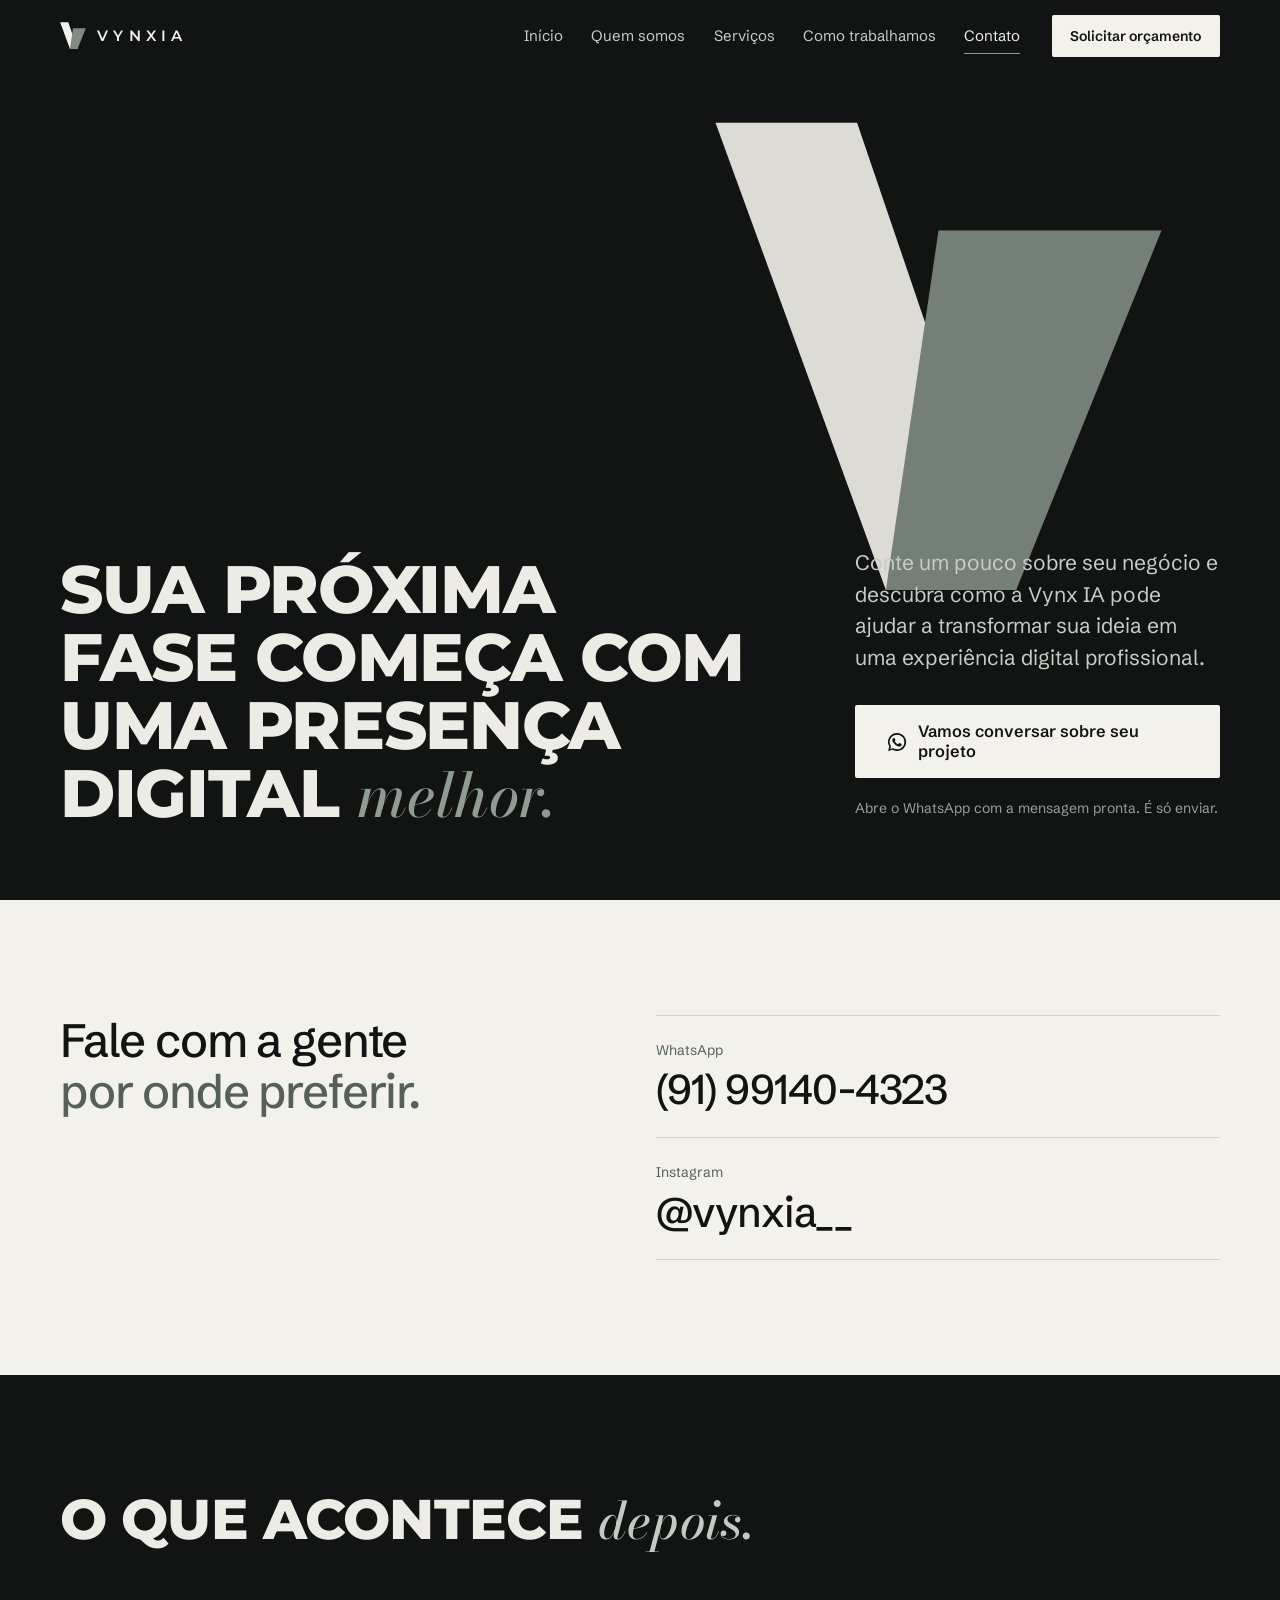
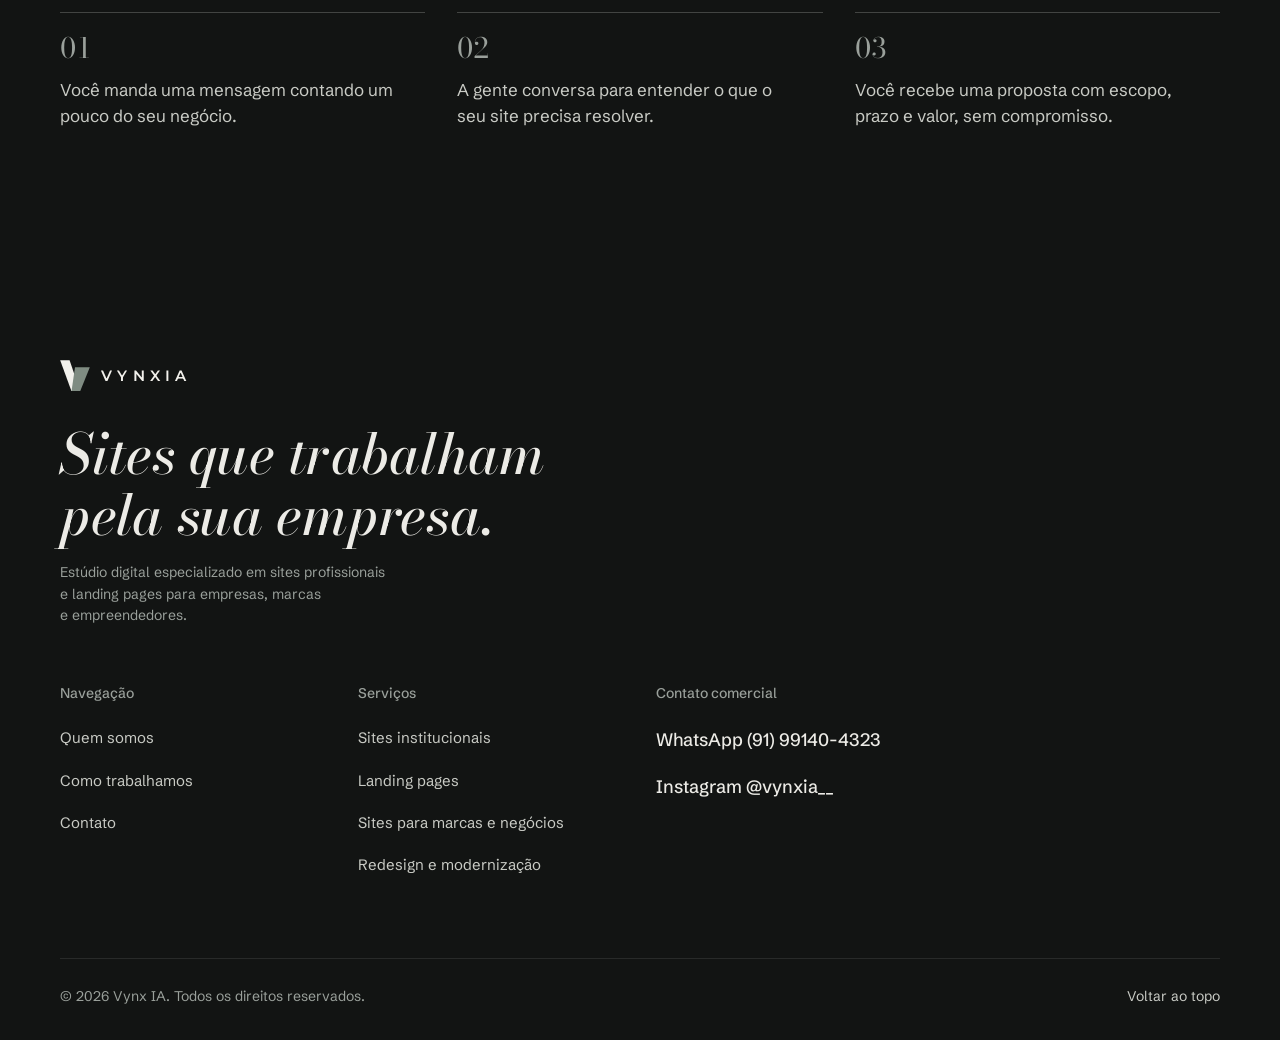
==== commit d8ada37f: "Use the light button on the dark Contato hero Co-Authored-By: Claude Opus 5.5 <noreply@anthropic.com" ====
--- a/vynx-ia-site/contato.html
+++ b/vynx-ia-site/contato.html
@@ -110,7 +110,7 @@
         <div class="page-intro">
           <p class="lead">Conte um pouco sobre seu negócio e descubra como a Vynx&nbsp;IA pode ajudar a transformar sua ideia em uma experiência digital profissional.</p>
           <div class="cta-actions">
-          <a class="btn btn--dark btn--large" href="https://wa.me/5591991404323?text=Oi!%20Vim%20pelo%20site%20da%20Vynx%20IA%20e%20quero%20conversar%20sobre%20um%20site%20para%20a%20minha%20empresa." target="_blank" rel="noopener" data-contact="projeto">
+          <a class="btn btn--light btn--large" href="https://wa.me/5591991404323?text=Oi!%20Vim%20pelo%20site%20da%20Vynx%20IA%20e%20quero%20conversar%20sobre%20um%20site%20para%20a%20minha%20empresa." target="_blank" rel="noopener" data-contact="projeto">
             <svg class="btn-icon" viewBox="0 0 24 24" aria-hidden="true"><path d="M12 2.2a9.8 9.8 0 0 0-8.4 14.8L2.3 21.7l4.8-1.3A9.8 9.8 0 1 0 12 2.2zm0 17.8a8 8 0 0 1-4.1-1.1l-.3-.2-2.9.8.8-2.8-.2-.3A8 8 0 1 1 12 20zm4.4-6c-.2-.1-1.4-.7-1.7-.8-.2-.1-.4-.1-.5.1l-.8 1c-.1.2-.3.2-.5.1a6.6 6.6 0 0 1-3.3-2.9c-.2-.4.2-.4.7-1.3.1-.2 0-.3 0-.4l-.8-1.8c-.2-.5-.4-.4-.5-.4h-.5a.9.9 0 0 0-.7.3 2.8 2.8 0 0 0-.9 2.1 4.9 4.9 0 0 0 1 2.6 11.2 11.2 0 0 0 4.3 3.8c1.6.7 2.2.7 3 .6a2.6 2.6 0 0 0 1.7-1.2 2.1 2.1 0 0 0 .2-1.2c-.1-.1-.2-.2-.5-.3z" fill="currentColor"/></svg>
             <span>Vamos conversar sobre seu projeto</span>
           </a>
